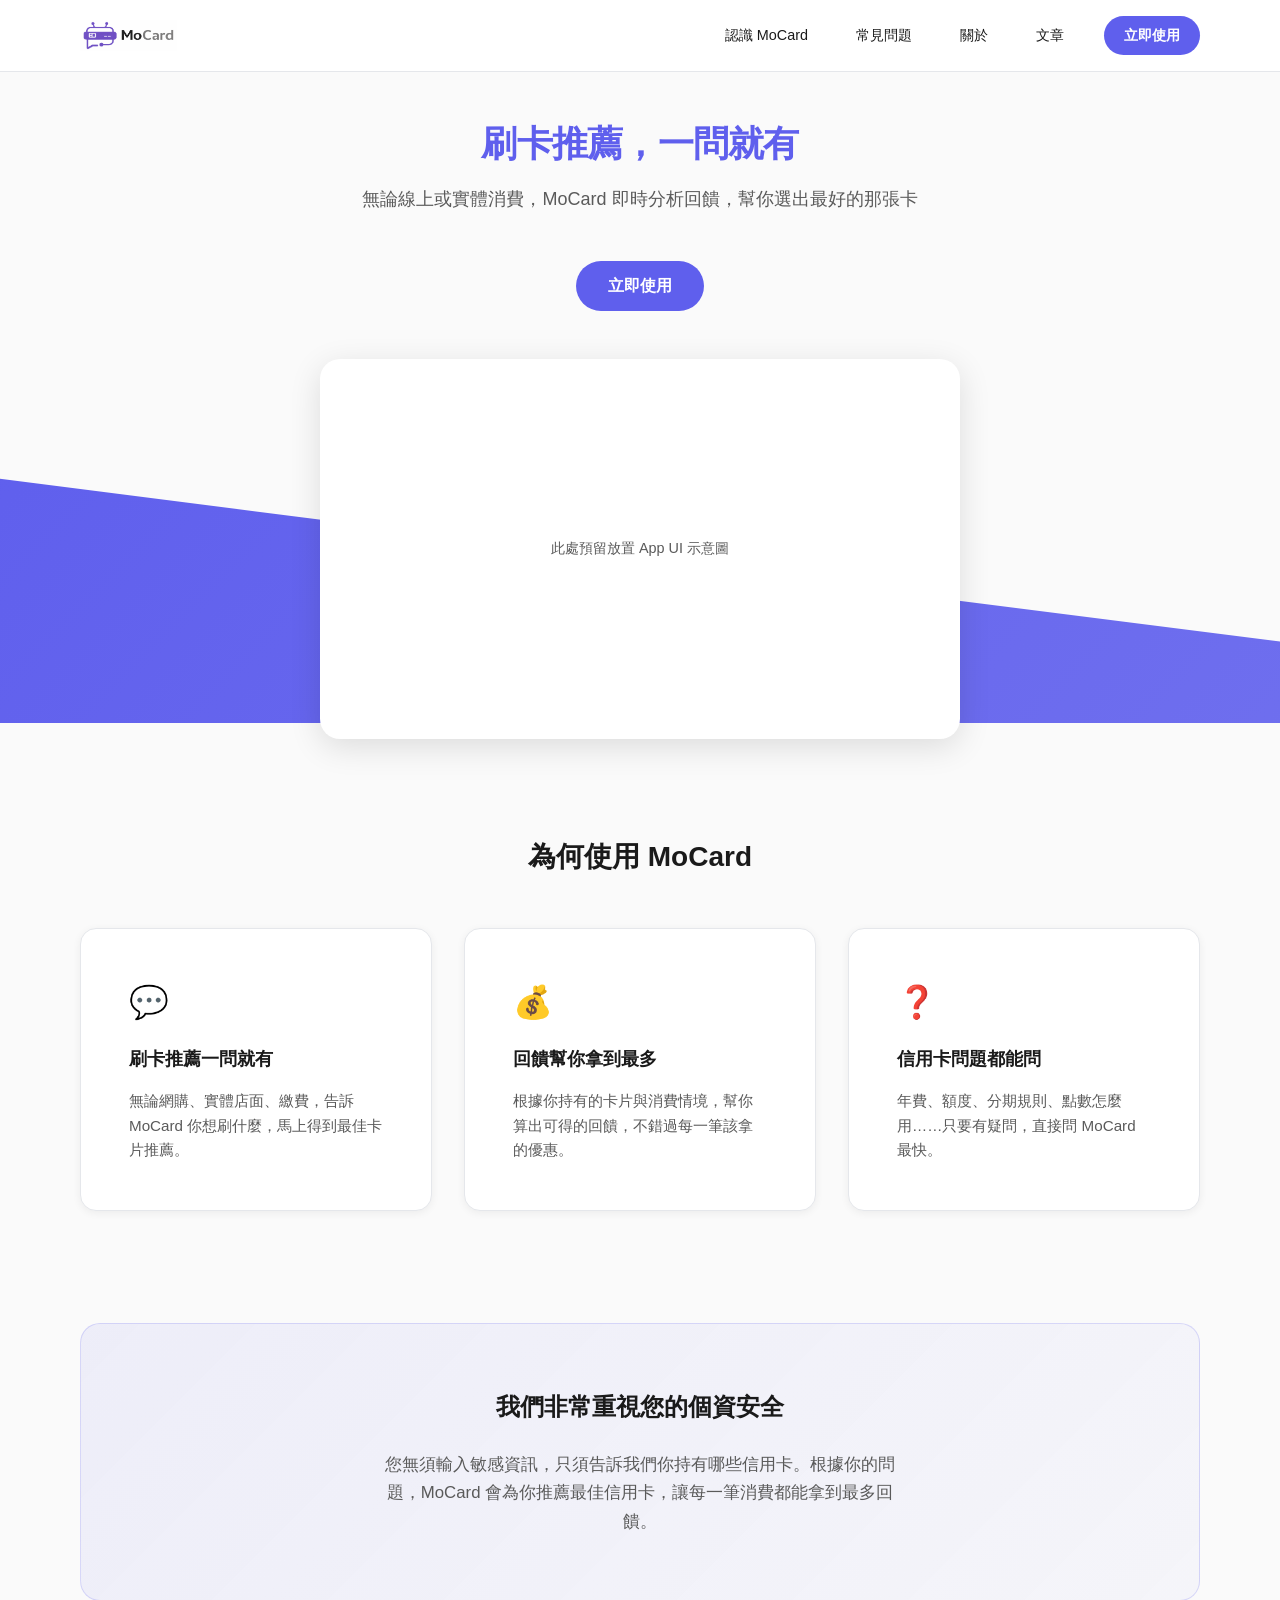
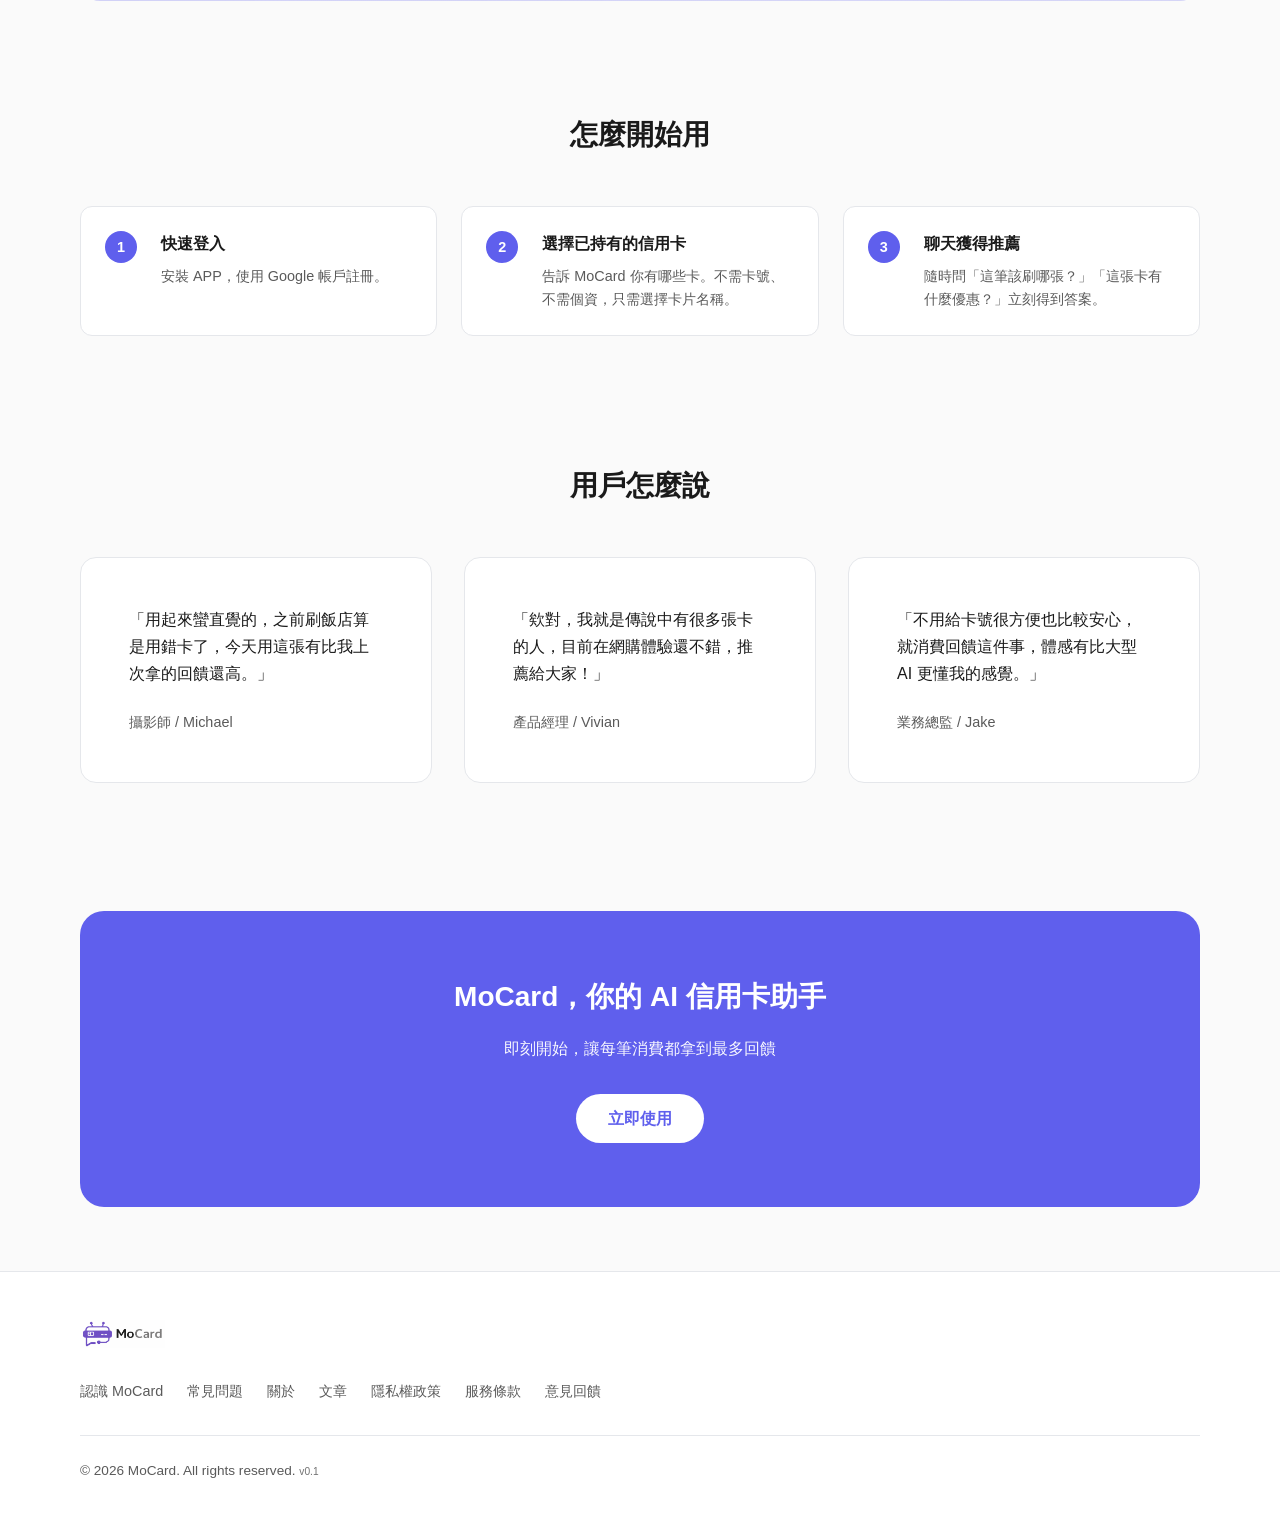
==== index.html @ decd2667 "v0.1" ====
<!DOCTYPE html>
<html lang="zh-TW">
<head>
  <meta charset="UTF-8">
  <meta name="viewport" content="width=device-width, initial-scale=1.0">
  <link rel="icon" href="images/favicon.png" type="image/png">
  <title>MoCard | 信用卡推薦工具｜AI 幫你找最划算刷卡、高利息數位帳戶、LINE Pay 神卡</title>
  <meta name="description" content="信用卡推薦工具，AI 一問就有答案。找高利息數位帳戶、LINE Pay 神卡、最划算刷卡方式，不需卡號不需個資，根據你持有的卡幫你推薦最佳回饋。">
  <meta name="keywords" content="信用卡工具, 信用卡推薦, 高利息數位帳戶, LINE Pay 神卡, 數位帳戶比較, 信用卡回饋, AI 信用卡">
  <meta property="og:title" content="MoCard | 信用卡推薦工具｜高利息數位帳戶、LINE Pay 神卡">
  <meta property="og:description" content="信用卡推薦工具，AI 一問就有答案。找高利息數位帳戶、LINE Pay 神卡，不需卡號不需個資。">
  <meta property="og:type" content="website">
  <script type="application/ld+json">
  {"@context":"https://schema.org","@type":"WebApplication","name":"MoCard","description":"信用卡推薦工具，AI 幫你找高利息數位帳戶、LINE Pay 神卡與最划算刷卡方式。","applicationCategory":"FinanceApplication","operatingSystem":"Web"}
  </script>
  <link rel="stylesheet" href="css/styles.css">
</head>
<body>
  <header class="site-header">
    <div class="header-inner">
      <a href="index.html" class="site-logo"><img src="images/logo.png" alt="MoCard"></a>
      <button class="nav-toggle" type="button" aria-label="開啟選單" aria-expanded="false">
        <svg xmlns="http://www.w3.org/2000/svg" width="24" height="24" viewBox="0 0 24 24" fill="none" stroke="currentColor" stroke-width="2">
          <line x1="3" y1="6" x2="21" y2="6"/>
          <line x1="3" y1="12" x2="21" y2="12"/>
          <line x1="3" y1="18" x2="21" y2="18"/>
        </svg>
      </button>
      <nav class="nav-menu">
        <ul>
          <li><a href="index.html">認識 MoCard</a></li>
          <li><a href="faq.html">常見問題</a></li>
          <li><a href="about.html">關於</a></li>
          <li><a href="blog.html">文章</a></li>
        </ul>
      </nav>
      <a href="#" class="header-cta">立即使用</a>
    </div>
  </header>

  <main>
    <div class="page-wrapper">
      <!-- Hero -->
      <section class="hero">
        <div class="hero-content">
          <h1>刷卡推薦，一問就有</h1>
          <p class="hero-sub">無論線上或實體消費，MoCard 即時分析回饋，幫你選出最好的那張卡</p>
          <a href="#" class="cta-button">立即使用</a>
        </div>
        <!-- 預留：App UI 示意圖區域 -->
        <div class="hero-card-placeholder">
          <p class="hero-card-hint">此處預留放置 App UI 示意圖</p>
        </div>
        <!-- 主色系三角形裝飾區塊 -->
        <div class="hero-decoration" aria-hidden="true"></div>
      </section>

      <!-- 為何使用 MoCard -->
      <section class="section why-mocard">
        <h2 class="section-title">為何使用 MoCard</h2>
        <div class="feature-list">
          <div class="feature-card">
            <div class="feature-icon">💬</div>
            <h3>刷卡推薦一問就有</h3>
            <p>無論網購、實體店面、繳費，告訴 MoCard 你想刷什麼，馬上得到最佳卡片推薦。</p>
          </div>
          <div class="feature-card">
            <div class="feature-icon">💰</div>
            <h3>回饋幫你拿到最多</h3>
            <p>根據你持有的卡片與消費情境，幫你算出可得的回饋，不錯過每一筆該拿的優惠。</p>
          </div>
          <div class="feature-card">
            <div class="feature-icon">❓</div>
            <h3>信用卡問題都能問</h3>
            <p>年費、額度、分期規則、點數怎麼用……只要有疑問，直接問 MoCard 最快。</p>
          </div>
        </div>
      </section>

      <!-- 強調區：個資安全 -->
      <section class="section highlight-section">
        <div class="highlight-card">
          <h2 class="highlight-title">我們非常重視您的個資安全</h2>
          <p class="highlight-desc">您無須輸入敏感資訊，只須告訴我們你持有哪些信用卡。根據你的問題，MoCard 會為你推薦最佳信用卡，讓每一筆消費都能拿到最多回饋。</p>
        </div>
      </section>

      <!-- 使用流程 -->
      <section class="section how-it-works">
        <h2 class="section-title">怎麼開始用</h2>
        <div class="steps">
          <div class="step">
            <span class="step-num">1</span>
            <div class="step-content">
              <h3>快速登入</h3>
              <p>安裝 APP，使用 Google 帳戶註冊。</p>
            </div>
          </div>
          <div class="step">
            <span class="step-num">2</span>
            <div class="step-content">
              <h3>選擇已持有的信用卡</h3>
              <p>告訴 MoCard 你有哪些卡。不需卡號、不需個資，只需選擇卡片名稱。</p>
            </div>
          </div>
          <div class="step">
            <span class="step-num">3</span>
            <div class="step-content">
              <h3>聊天獲得推薦</h3>
              <p>隨時問「這筆該刷哪張？」「這張卡有什麼優惠？」立刻得到答案。</p>
            </div>
          </div>
        </div>
      </section>

      <!-- 留言回饋 / 見證者 -->
      <section class="section testimonials">
        <h2 class="section-title">用戶怎麼說</h2>
        <div class="testimonial-list">
          <blockquote class="testimonial-card">
            <p class="testimonial-quote">「用起來蠻直覺的，之前刷飯店算是用錯卡了，今天用這張有比我上次拿的回饋還高。」</p>
            <footer class="testimonial-author">攝影師 / Michael</footer>
          </blockquote>
          <blockquote class="testimonial-card">
            <p class="testimonial-quote">「欸對，我就是傳說中有很多張卡的人，目前在網購體驗還不錯，推薦給大家！」</p>
            <footer class="testimonial-author">產品經理 / Vivian</footer>
          </blockquote>
          <blockquote class="testimonial-card">
            <p class="testimonial-quote">「不用給卡號很方便也比較安心，就消費回饋這件事，體感有比大型 AI 更懂我的感覺。」</p>
            <footer class="testimonial-author">業務總監 / Jake</footer>
          </blockquote>
        </div>
      </section>

      <!-- CTA 區 -->
      <section class="section cta-section">
        <div class="cta-block">
          <h2 class="cta-title">MoCard，你的 AI 信用卡助手</h2>
          <p class="cta-sub">即刻開始，讓每筆消費都拿到最多回饋</p>
          <a href="#" class="cta-button">立即使用</a>
        </div>
      </section>
    </div>
  </main>

  <footer class="site-footer">
    <div class="footer-inner">
      <div class="footer-brand"><a href="index.html"><img src="images/logo.png" alt="MoCard"></a></div>
      <nav class="footer-nav">
        <a href="index.html">認識 MoCard</a>
        <a href="faq.html">常見問題</a>
        <a href="about.html">關於</a>
        <a href="blog.html">文章</a>
        <a href="privacy.html">隱私權政策</a>
        <a href="terms.html">服務條款</a>
        <a href="feedback.html">意見回饋</a>
      </nav>
      <div class="footer-copy">
        © 2026 MoCard. All rights reserved. <span class="version">v0.1</span>
      </div>
    </div>
  </footer>

  <script src="js/main.js"></script>
</body>
</html>
---- css/styles.css ----
/* MoCard - Mobile-First Static Site */
/* ================================== */

:root {
  /* Colors - 簡潔、工具型 */
  --color-bg: #fafafa;
  --color-bg-card: #ffffff;
  --color-text: #1a1a1a;
  --color-text-muted: #5a5a5a;
  --color-accent: #5F5FED;
  --color-accent-hover: #4F4FDD;
  --color-border: #e5e7eb;
  --color-trust: #059669;
  
  /* Typography */
  --font-sans: -apple-system, BlinkMacSystemFont, "Segoe UI", "Noto Sans TC", "Microsoft JhengHei", sans-serif;
  
  /* Spacing */
  --space-xs: 0.5rem;
  --space-sm: 1rem;
  --space-md: 1.5rem;
  --space-lg: 2rem;
  --space-xl: 3rem;
  --space-2xl: 4rem;
  
  /* Layout */
  --max-width: 680px;
  --max-width-wide: 1200px;
  --header-height: 64px;
  --page-padding: 1.5rem;
}

*,
*::before,
*::after {
  box-sizing: border-box;
}

html {
  font-size: 16px;
  -webkit-text-size-adjust: 100%;
}

body {
  margin: 0;
  padding: 0;
  font-family: var(--font-sans);
  background: var(--color-bg);
  color: var(--color-text);
  line-height: 1.6;
  min-height: 100vh;
  display: flex;
  flex-direction: column;
}

/* ===== Layout ===== */
.page-wrapper {
  flex: 1;
  width: 100%;
  max-width: var(--max-width);
  margin: 0 auto;
  padding: 0 var(--page-padding);
}

.main-content {
  padding-top: var(--space-lg);
  padding-bottom: var(--space-2xl);
}

/* ===== Header ===== */
.site-header {
  position: sticky;
  top: 0;
  z-index: 100;
  background: var(--color-bg-card);
  border-bottom: 1px solid var(--color-border);
  height: var(--header-height);
}

.header-inner {
  max-width: var(--max-width-wide);
  margin: 0 auto;
  height: 100%;
  padding: 0 var(--page-padding);
  display: flex;
  align-items: center;
  gap: var(--space-md);
  width: 100%;
  position: relative;
}

/* Mobile: left=menu, center=logo(絕對置中), right=cta */
.nav-toggle {
  order: 1;
  flex-shrink: 0;
}

.site-logo {
  display: flex;
  align-items: center;
  justify-content: center;
  text-decoration: none;
  order: 2;
  flex: 1;
}

/* 手機版：Logo 絕對置於 header 正中央，CTA 靠右 */
@media (max-width: 767px) {
  .site-logo {
    position: absolute;
    left: 50%;
    transform: translateX(-50%);
    flex: none;
  }

  .header-cta {
    margin-left: auto;
  }
}

.site-logo img {
  height: 32px;
  width: auto;
  display: block;
  object-fit: contain;
}

.nav-menu {
  order: 3;
}

.header-cta {
  order: 4;
  flex-shrink: 0;
}

/* Nav - Mobile */
.nav-toggle {
  display: flex;
  align-items: center;
  justify-content: center;
  width: 40px;
  height: 40px;
  background: none;
  border: none;
  cursor: pointer;
  padding: 0;
  color: var(--color-text);
}

.nav-toggle svg {
  width: 24px;
  height: 24px;
}

/* Header CTA Button - 膠囊型 */
.header-cta {
  display: inline-flex;
  align-items: center;
  justify-content: center;
  padding: 0.5rem 1.25rem;
  background: var(--color-accent);
  color: white !important;
  text-decoration: none;
  font-weight: 600;
  font-size: 0.9rem;
  border-radius: 9999px;
  white-space: nowrap;
  transition: background 0.2s;
}

.header-cta:hover {
  background: var(--color-accent-hover);
}

.nav-menu {
  position: fixed;
  top: var(--header-height);
  left: 0;
  right: 0;
  bottom: 0;
  background: var(--color-bg-card);
  padding: var(--space-lg);
  transform: translateX(100%);
  transition: transform 0.3s ease;
  overflow-y: auto;
  z-index: 99;
}

.nav-menu.is-open {
  transform: translateX(0);
}

.nav-menu ul {
  list-style: none;
  padding: 0;
  margin: 0;
}

.nav-menu li {
  border-bottom: 1px solid var(--color-border);
}

.nav-menu a {
  display: block;
  padding: var(--space-md);
  color: var(--color-text);
  text-decoration: none;
  font-size: 1rem;
}

.nav-menu a:hover {
  color: var(--color-accent);
}

/* ===== Hero ===== */
.hero {
  position: relative;
  padding: var(--space-xl) 0 var(--space-2xl);
  text-align: center;
  overflow: visible;
}

.hero-content {
  position: relative;
  z-index: 2;
  margin-bottom: var(--space-xl);
}

.hero h1 {
  font-size: 1.75rem;
  font-weight: 700;
  line-height: 1.35;
  margin: 0 0 var(--space-sm);
  letter-spacing: -0.02em;
  color: var(--color-accent);
}

.hero .hero-sub {
  font-size: 1rem;
  color: var(--color-text-muted);
  margin: 0 0 var(--space-lg);
  max-width: 480px;
  margin-left: auto;
  margin-right: auto;
  line-height: 1.6;
}

.hero .hero-content .cta-button {
  margin-top: var(--space-sm);
}

/* Hero 卡片區域：預留放 App UI 示意圖，略微疊在紫色區塊上 */
.hero-card-placeholder {
  position: relative;
  z-index: 3;
  max-width: 560px;
  margin: 0 auto -4rem;
  min-height: 320px;
  background: var(--color-bg-card);
  border-radius: 20px;
  box-shadow: 0 8px 32px rgba(0, 0, 0, 0.12);
  display: flex;
  align-items: center;
  justify-content: center;
  overflow: hidden;
}

.hero-card-hint {
  font-size: 0.9rem;
  color: var(--color-text-muted);
  margin: 0;
}

/* Hero 下半部主色系三角形／波浪區塊 - 左右貼齊瀏覽器邊緣無 padding */
.hero-decoration {
  position: absolute;
  bottom: 0;
  left: 50%;
  transform: translateX(-50%);
  width: 100vw;
  height: 45%;
  min-height: 200px;
  background: linear-gradient(135deg, var(--color-accent) 0%, rgba(95, 95, 237, 0.9) 100%);
  clip-path: polygon(0 55%, 0 100%, 100% 100%, 100% 80%, 0 35%);
  z-index: 1;
}

/* 手機版：縮小卡片、加大三角區塊，避免卡片遮住三角 */
@media (max-width: 767px) {
  .hero-card-placeholder {
    min-height: 240px;
    margin-bottom: -2rem;
  }

  .hero-decoration {
    height: 55%;
    min-height: 220px;
    /* 三角區塊提高，讓卡片下方能露出更多紫色 */
    clip-path: polygon(0 45%, 0 100%, 100% 100%, 100% 70%, 0 30%);
  }
}

/* 桌機版：三角形區塊更明顯、卡片更大 */
@media (min-width: 768px) {
  .hero-card-placeholder {
    max-width: 640px;
    min-height: 380px;
    margin-bottom: -5rem;
  }

  .hero-decoration {
    height: 50%;
    min-height: 280px;
    clip-path: polygon(0 40%, 0 100%, 100% 100%, 100% 75%, 0 25%);
  }
}

/* Hero 下方區塊多留空間（因卡片有負 margin） */
.hero + .section {
  padding-top: calc(var(--space-2xl) + 3rem);
}

/* 全站 CTA 按鈕 - 膠囊型 */
.cta-button {
  display: inline-block;
  padding: 0.75rem 2rem;
  background: var(--color-accent);
  color: white !important;
  text-decoration: none;
  font-weight: 600;
  border-radius: 9999px;
  font-size: 1rem;
  border: none;
  cursor: pointer;
  transition: background 0.2s;
}

.cta-button:hover {
  background: var(--color-accent-hover);
}

/* ===== Section 通用 ===== */
.section {
  padding: var(--space-2xl) 0;
}

.section-title {
  font-size: 1.5rem;
  font-weight: 700;
  margin: 0 0 var(--space-xl);
  text-align: center;
}

/* ===== Feature Cards ===== */
.feature-list {
  display: flex;
  flex-direction: column;
  gap: var(--space-lg);
}

.feature-card {
  background: var(--color-bg-card);
  border: 1px solid var(--color-border);
  border-radius: 16px;
  padding: var(--space-xl);
  box-shadow: 0 2px 8px rgba(0, 0, 0, 0.06);
}

.feature-icon {
  font-size: 2rem;
  margin-bottom: var(--space-sm);
}

.feature-card h3 {
  font-size: 1.15rem;
  font-weight: 600;
  margin: 0 0 var(--space-sm);
}

.feature-card p {
  font-size: 0.95rem;
  color: var(--color-text-muted);
  margin: 0;
  line-height: 1.6;
}

/* ===== 強調區：個資安全 ===== */
.highlight-section {
  padding: var(--space-xl) 0;
}

.highlight-card {
  background: linear-gradient(135deg, rgba(95, 95, 237, 0.08) 0%, rgba(95, 95, 237, 0.03) 100%);
  border: 1px solid rgba(95, 95, 237, 0.2);
  border-radius: 20px;
  padding: var(--space-2xl);
  text-align: center;
}

.highlight-title {
  font-size: 1.35rem;
  font-weight: 700;
  margin: 0 0 var(--space-md);
  color: var(--color-text);
}

.highlight-desc {
  font-size: 1.05rem;
  color: var(--color-text-muted);
  line-height: 1.7;
  margin: 0;
  max-width: 520px;
  margin-left: auto;
  margin-right: auto;
}

/* ===== 留言回饋 ===== */
.testimonial-list {
  display: flex;
  flex-direction: column;
  gap: var(--space-lg);
}

.testimonial-card {
  background: var(--color-bg-card);
  border: 1px solid var(--color-border);
  border-radius: 16px;
  padding: var(--space-xl);
  margin: 0;
}

.testimonial-quote {
  font-size: 1rem;
  line-height: 1.7;
  color: var(--color-text);
  margin: 0 0 var(--space-md);
}

.testimonial-author {
  font-size: 0.9rem;
  color: var(--color-text-muted);
}

/* ===== CTA 區 ===== */
.cta-section {
  padding: var(--space-2xl) 0;
}

.cta-block {
  background: var(--color-accent);
  border-radius: 24px;
  padding: var(--space-2xl);
  text-align: center;
  color: white;
}

.cta-title {
  font-size: 1.5rem;
  font-weight: 700;
  margin: 0 0 var(--space-sm);
}

.cta-sub {
  font-size: 1rem;
  opacity: 0.95;
  margin: 0 0 var(--space-lg);
}

.cta-block .cta-button {
  background: white;
  color: var(--color-accent) !important;
}

.cta-block .cta-button:hover {
  background: rgba(255, 255, 255, 0.9);
}

/* ===== How it Works ===== */
.steps {
  display: flex;
  flex-direction: column;
  gap: var(--space-md);
}

.step {
  display: flex;
  gap: var(--space-md);
  align-items: flex-start;
  background: var(--color-bg-card);
  border: 1px solid var(--color-border);
  border-radius: 12px;
  padding: var(--space-md);
}

.step-num {
  flex-shrink: 0;
  width: 32px;
  height: 32px;
  background: var(--color-accent);
  color: white;
  border-radius: 50%;
  display: flex;
  align-items: center;
  justify-content: center;
  font-weight: 700;
  font-size: 0.9rem;
}

.step-content h3 {
  font-size: 1rem;
  font-weight: 600;
  margin: 0 0 var(--space-xs);
}

.step-content p {
  font-size: 0.9rem;
  color: var(--color-text-muted);
  margin: 0;
}

/* Trust list (used in other pages if needed) */
.trust-list {
  list-style: none;
  padding: 0;
  margin: 0;
}

.trust-list li {
  display: flex;
  align-items: flex-start;
  gap: var(--space-sm);
  padding: var(--space-sm) 0;
  border-bottom: 1px solid var(--color-border);
  font-size: 0.95rem;
}

.trust-list li:last-child {
  border-bottom: none;
}

.trust-list .icon {
  flex-shrink: 0;
  color: var(--color-trust);
  font-size: 1.2rem;
}

/* ===== Page Titles ===== */
.page-title {
  font-size: 1.5rem;
  font-weight: 700;
  margin: 0 0 var(--space-md);
}

.page-intro {
  color: var(--color-text-muted);
  font-size: 1rem;
  margin-bottom: var(--space-lg);
}

/* ===== FAQ Accordion ===== */
.faq-list {
  display: flex;
  flex-direction: column;
  gap: var(--space-xs);
}

.faq-item {
  background: var(--color-bg-card);
  border: 1px solid var(--color-border);
  border-radius: 8px;
  overflow: hidden;
}

.faq-question {
  width: 100%;
  padding: var(--space-md);
  text-align: left;
  font-size: 1rem;
  font-weight: 500;
  color: var(--color-text);
  background: none;
  border: none;
  cursor: pointer;
  display: flex;
  justify-content: space-between;
  align-items: center;
  gap: var(--space-sm);
  font-family: inherit;
}

.faq-question:hover {
  background: var(--color-bg);
}

.faq-question .icon {
  flex-shrink: 0;
  transition: transform 0.2s;
}

.faq-item.is-open .faq-question .icon {
  transform: rotate(180deg);
}

.faq-answer {
  display: none;
  padding: 0 var(--space-md) var(--space-md);
}

.faq-item.is-open .faq-answer {
  display: block;
}

.faq-answer p {
  margin: 0;
  font-size: 0.95rem;
  color: var(--color-text-muted);
  line-height: 1.6;
}

/* ===== About Page ===== */
.about-content {
  font-size: 1rem;
  line-height: 1.8;
}

.about-content h2 {
  font-size: 1.2rem;
  font-weight: 600;
  margin: var(--space-lg) 0 var(--space-sm);
}

.about-content h2:first-child {
  margin-top: 0;
}

.about-content p {
  margin: 0 0 var(--space-md);
  color: var(--color-text);
}

/* ===== Blog ===== */
.blog-list {
  display: flex;
  flex-direction: column;
  gap: var(--space-md);
}

.blog-card {
  display: block;
  background: var(--color-bg-card);
  border: 1px solid var(--color-border);
  border-radius: 12px;
  padding: var(--space-lg);
  text-decoration: none;
  color: inherit;
  transition: border-color 0.2s, box-shadow 0.2s;
}

.blog-card:hover {
  border-color: var(--color-accent);
  box-shadow: 0 4px 12px rgba(95, 95, 237, 0.15);
}

.blog-card h3 {
  font-size: 1.1rem;
  font-weight: 600;
  margin: 0 0 var(--space-xs);
}

.blog-card .meta {
  font-size: 0.85rem;
  color: var(--color-text-muted);
  margin-bottom: var(--space-sm);
}

.blog-card .excerpt {
  font-size: 0.95rem;
  color: var(--color-text-muted);
  margin: 0;
  line-height: 1.5;
}

/* ===== Blog Post ===== */
.article-header {
  margin-bottom: var(--space-lg);
}

.article-header h1 {
  font-size: 1.5rem;
  font-weight: 700;
  margin: 0 0 var(--space-sm);
  line-height: 1.4;
}

.article-header .date {
  font-size: 0.9rem;
  color: var(--color-text-muted);
}

.article-body {
  font-size: 1rem;
  line-height: 1.8;
  max-width: 42em;
}

.article-body h2 {
  font-size: 1.2rem;
  font-weight: 600;
  margin: var(--space-lg) 0 var(--space-sm);
}

.article-body h3 {
  font-size: 1.05rem;
  font-weight: 600;
  margin: var(--space-md) 0 var(--space-xs);
}

.article-body p {
  margin: 0 0 var(--space-md);
}

.article-body ul, .article-body ol {
  margin: 0 0 var(--space-md);
  padding-left: 1.5em;
}

.article-body li {
  margin-bottom: 0.25em;
}

.article-body h1 {
  font-size: 1.35rem;
  font-weight: 700;
  margin: var(--space-lg) 0 var(--space-sm);
}

.article-body h1:first-child {
  margin-top: 0;
}

.article-body blockquote {
  margin: var(--space-md) 0;
  padding-left: var(--space-md);
  border-left: 4px solid var(--color-accent);
  color: var(--color-text-muted);
}

.article-body code {
  background: var(--color-border);
  padding: 0.2em 0.4em;
  border-radius: 4px;
  font-size: 0.9em;
}

.article-body pre {
  background: var(--color-border);
  padding: var(--space-md);
  border-radius: 8px;
  overflow-x: auto;
  margin: var(--space-md) 0;
}

.article-body pre code {
  background: none;
  padding: 0;
}

.article-body hr {
  border: none;
  border-top: 1px solid var(--color-border);
  margin: var(--space-lg) 0;
}

/* ===== 文章結尾 CTA 區 ===== */
.article-cta-block {
  margin-top: var(--space-2xl);
  margin-bottom: var(--space-xl);
  background: linear-gradient(135deg, var(--color-accent) 0%, rgba(95, 95, 237, 0.9) 100%);
  border-radius: 24px;
  padding: var(--space-2xl) var(--space-xl);
  text-align: center;
  color: white;
}

.article-cta-text {
  font-size: 1.35rem;
  font-weight: 700;
  margin: 0 0 var(--space-sm);
  line-height: 1.4;
}

.article-cta-sub {
  font-size: 1.1rem;
  opacity: 0.95;
  margin: 0 0 var(--space-lg);
  line-height: 1.5;
}

.article-cta-block .article-cta-btn {
  background: white;
  color: var(--color-accent) !important;
  padding: 0.9rem 2.5rem;
  font-size: 1.05rem;
}

.article-cta-block .article-cta-btn:hover {
  background: rgba(255, 255, 255, 0.95);
}

@media (min-width: 768px) {
  .article-cta-block {
    padding: var(--space-2xl) var(--space-xl);
    margin-top: var(--space-2xl);
  }

  .article-cta-text {
    font-size: 1.5rem;
  }

  .article-cta-sub {
    font-size: 1.2rem;
  }
}

/* ===== Legal Pages ===== */
.legal-content {
  font-size: 1rem;
  line-height: 1.8;
}

.legal-content h2 {
  font-size: 1.15rem;
  font-weight: 600;
  margin: var(--space-lg) 0 var(--space-sm);
}

.legal-content h2:first-child {
  margin-top: 0;
}

.legal-content p {
  margin: 0 0 var(--space-md);
}

.legal-content ul {
  margin: 0 0 var(--space-md);
  padding-left: 1.5em;
}

.legal-content li {
  margin-bottom: 0.25em;
}

/* ===== Feedback Page ===== */
.feedback-intro {
  margin-bottom: var(--space-lg);
  color: var(--color-text-muted);
  font-size: 0.95rem;
}

.feedback-embed {
  width: 100%;
  min-height: 600px;
  border: 1px solid var(--color-border);
  border-radius: 8px;
  overflow: hidden;
}

.feedback-embed iframe {
  width: 100%;
  height: 100%;
  min-height: 600px;
  border: none;
}

/* ===== Footer ===== */
.site-footer {
  background: var(--color-bg-card);
  border-top: 1px solid var(--color-border);
  padding: var(--space-xl) 0;
  margin-top: auto;
}

.footer-inner {
  max-width: var(--max-width-wide);
  margin: 0 auto;
  padding: 0 var(--page-padding);
}

.footer-brand {
  margin-bottom: var(--space-md);
}

.footer-brand a {
  display: inline-block;
  line-height: 0;
}

.footer-brand img {
  height: 28px;
  width: auto;
  display: block;
  object-fit: contain;
}

.footer-nav {
  display: flex;
  flex-direction: column;
  gap: var(--space-xs);
}

.footer-nav a {
  color: var(--color-text-muted);
  text-decoration: none;
  font-size: 0.9rem;
}

.footer-nav a:hover {
  color: var(--color-accent);
}

.footer-copy {
  margin-top: var(--space-lg);
  padding-top: var(--space-md);
  border-top: 1px solid var(--color-border);
  font-size: 0.85rem;
  color: var(--color-text-muted);
}

.footer-copy .version {
  font-size: 0.75em;
  opacity: 0.85;
}

/* ===== Desktop (min-width: 768px) ===== */
@media (min-width: 768px) {
  :root {
    --page-padding: 2rem;
  }

  /* Align with header: logo left, cta right */
  .page-wrapper {
    max-width: var(--max-width-wide);
  }

  .site-logo {
    position: static;
    transform: none;
    flex: none;
  }

  .site-header {
    height: 72px;
  }

  .nav-toggle {
    display: none;
  }

  /* Desktop: logo left, nav + cta right */
  .site-logo {
    order: 1;
    flex: none;
    justify-content: flex-start;
  }

  .nav-menu {
    order: 2;
    position: static;
    transform: none;
    padding: 0;
    background: transparent;
    overflow: visible;
    margin-left: auto;
  }

  .header-cta {
    order: 3;
    margin-left: 0;
  }

  .nav-menu ul {
    display: flex;
    align-items: center;
    gap: var(--space-sm);
  }

  .nav-menu li {
    border-bottom: none;
  }

  .nav-menu a {
    padding: var(--space-xs) var(--space-sm);
    font-size: 0.9rem;
  }

  .header-cta {
    flex-shrink: 0;
  }

  .hero h1 {
    font-size: 2.25rem;
  }

  .hero .hero-sub {
    font-size: 1.125rem;
    max-width: 640px;
  }

  .section-title {
    font-size: 1.75rem;
  }

  .feature-list {
    display: grid;
    grid-template-columns: repeat(3, 1fr);
    gap: var(--space-lg);
  }

  .highlight-card {
    padding: var(--space-2xl) var(--space-xl);
  }

  .highlight-title {
    font-size: 1.5rem;
  }

  .steps {
    display: grid;
    grid-template-columns: repeat(3, 1fr);
    gap: var(--space-md);
  }

  .testimonial-list {
    display: grid;
    grid-template-columns: repeat(3, 1fr);
    gap: var(--space-lg);
  }

  .cta-block {
    padding: var(--space-2xl) var(--space-xl);
  }

  .cta-title {
    font-size: 1.75rem;
  }

  .trust-list {
    display: grid;
    grid-template-columns: repeat(3, 1fr);
    gap: var(--space-md);
  }

  .trust-list li {
    border-bottom: none;
    flex-direction: column;
    align-items: center;
    text-align: center;
  }

  .footer-nav {
    flex-direction: row;
    flex-wrap: wrap;
    gap: var(--space-md);
  }
}

/* ===== Wide Desktop (min-width: 1024px) ===== */
@media (min-width: 1024px) {
  :root {
    --page-padding: 2.5rem;
  }
}

/* ===== App CTA 彈窗（電腦/平板顯示 QR Code） ===== */
.app-cta-modal {
  position: fixed;
  inset: 0;
  z-index: 1000;
  display: flex;
  align-items: center;
  justify-content: center;
  padding: var(--space-md);
  opacity: 0;
  visibility: hidden;
  transition: opacity 0.2s, visibility 0.2s;
}

.app-cta-modal.is-open {
  opacity: 1;
  visibility: visible;
}

.app-cta-modal-backdrop {
  position: absolute;
  inset: 0;
  background: rgba(0, 0, 0, 0.5);
}

.app-cta-modal-content {
  position: relative;
  background: var(--color-bg-card);
  border-radius: 20px;
  padding: var(--space-xl);
  max-width: 360px;
  width: 100%;
  box-shadow: 0 20px 60px rgba(0, 0, 0, 0.25);
}

.app-cta-modal-close {
  position: absolute;
  top: var(--space-sm);
  right: var(--space-sm);
  width: 36px;
  height: 36px;
  border: none;
  background: transparent;
  font-size: 1.5rem;
  line-height: 1;
  color: var(--color-text-muted);
  cursor: pointer;
  border-radius: 50%;
  display: flex;
  align-items: center;
  justify-content: center;
}

.app-cta-modal-close:hover {
  background: var(--color-border);
  color: var(--color-text);
}

.app-cta-modal-content h2 {
  font-size: 1.25rem;
  margin: 0 0 var(--space-sm);
  color: var(--color-text);
}

.app-cta-modal-text {
  font-size: 0.95rem;
  color: var(--color-text-muted);
  margin: 0 0 var(--space-lg);
  line-height: 1.5;
}

.app-cta-qr-placeholder {
  min-height: 200px;
  padding: var(--space-sm);
  background: var(--color-bg);
  border: 2px dashed var(--color-border);
  border-radius: 12px;
  display: flex;
  align-items: center;
  justify-content: center;
  margin-bottom: 0;
}

.app-cta-qr-placeholder img {
  max-width: 220px;
  max-height: 220px;
  width: 100%;
  height: auto;
}

.app-cta-qr-placeholder:has(img) .app-cta-qr-hint {
  display: none;
}

.app-cta-qr-hint {
  font-size: 0.85rem;
  color: var(--color-text-muted);
  text-align: center;
  margin: 0 var(--space-sm);
  line-height: 1.5;
}
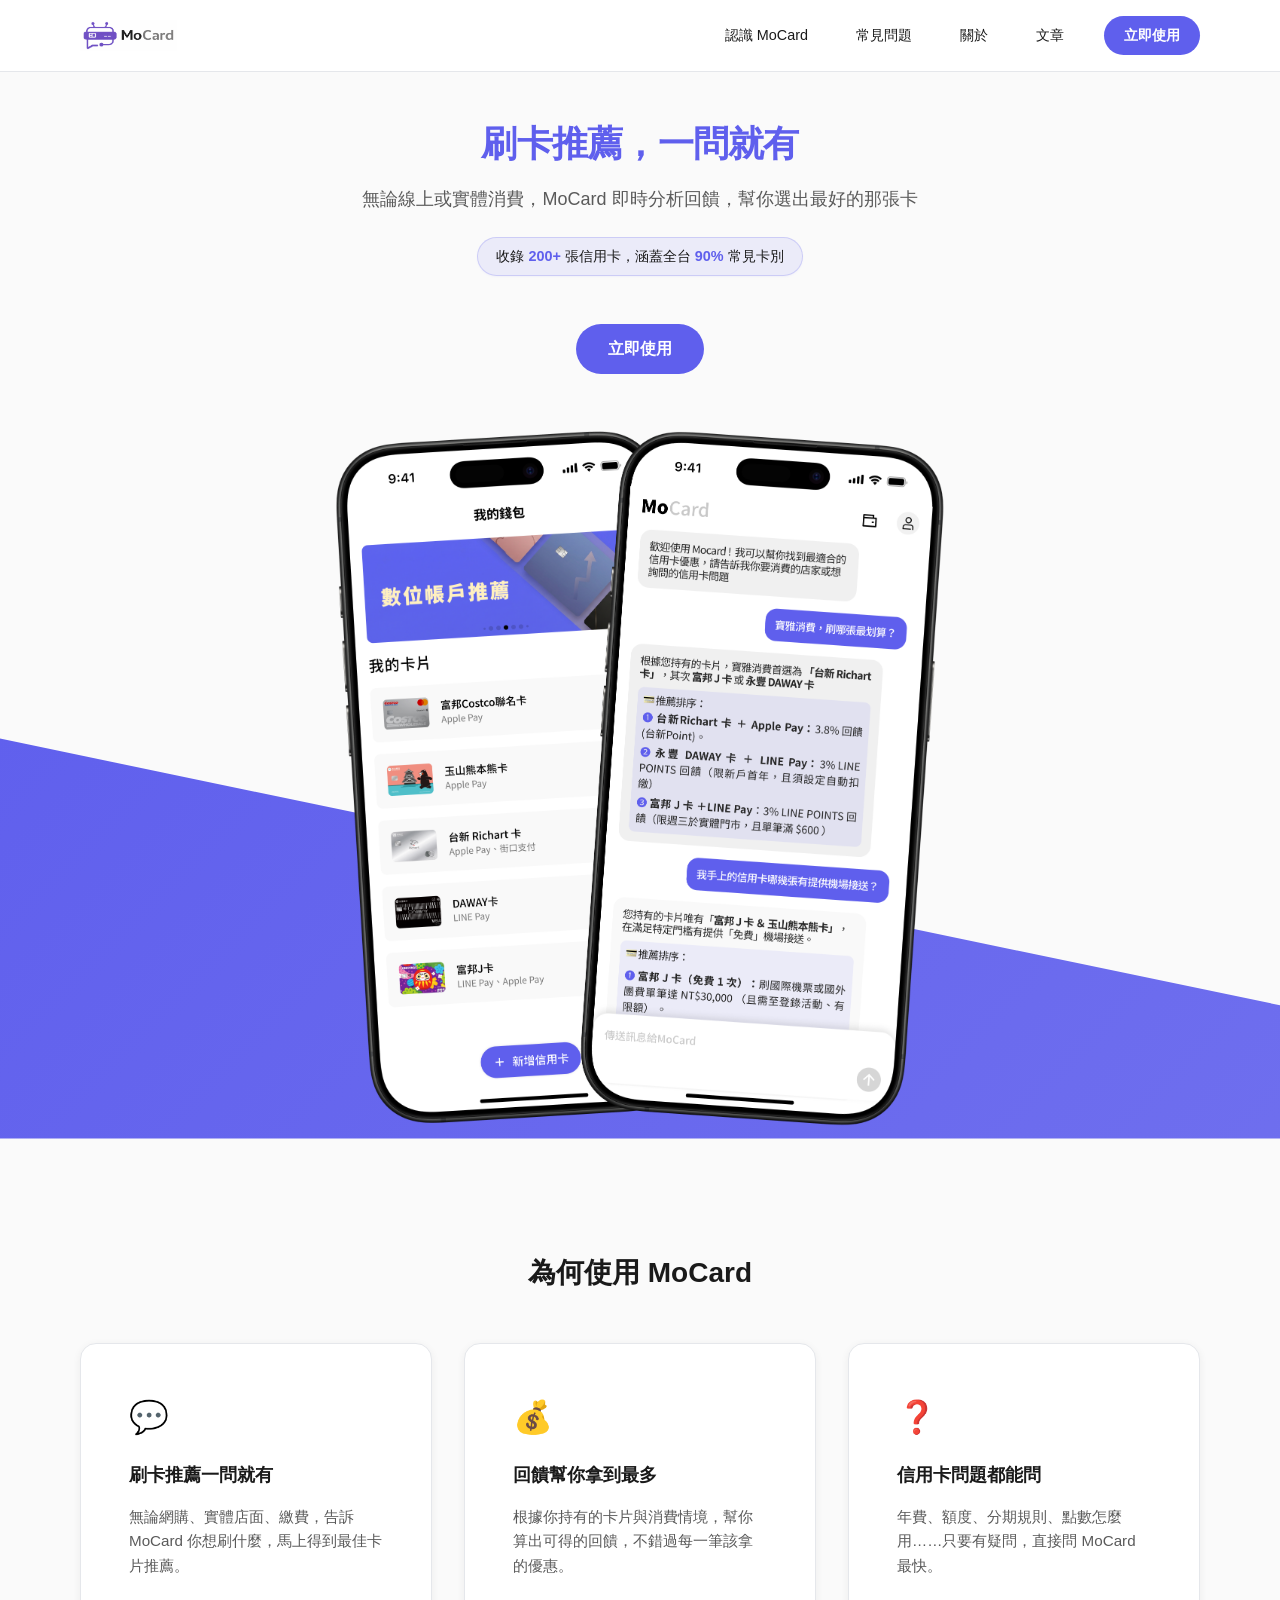
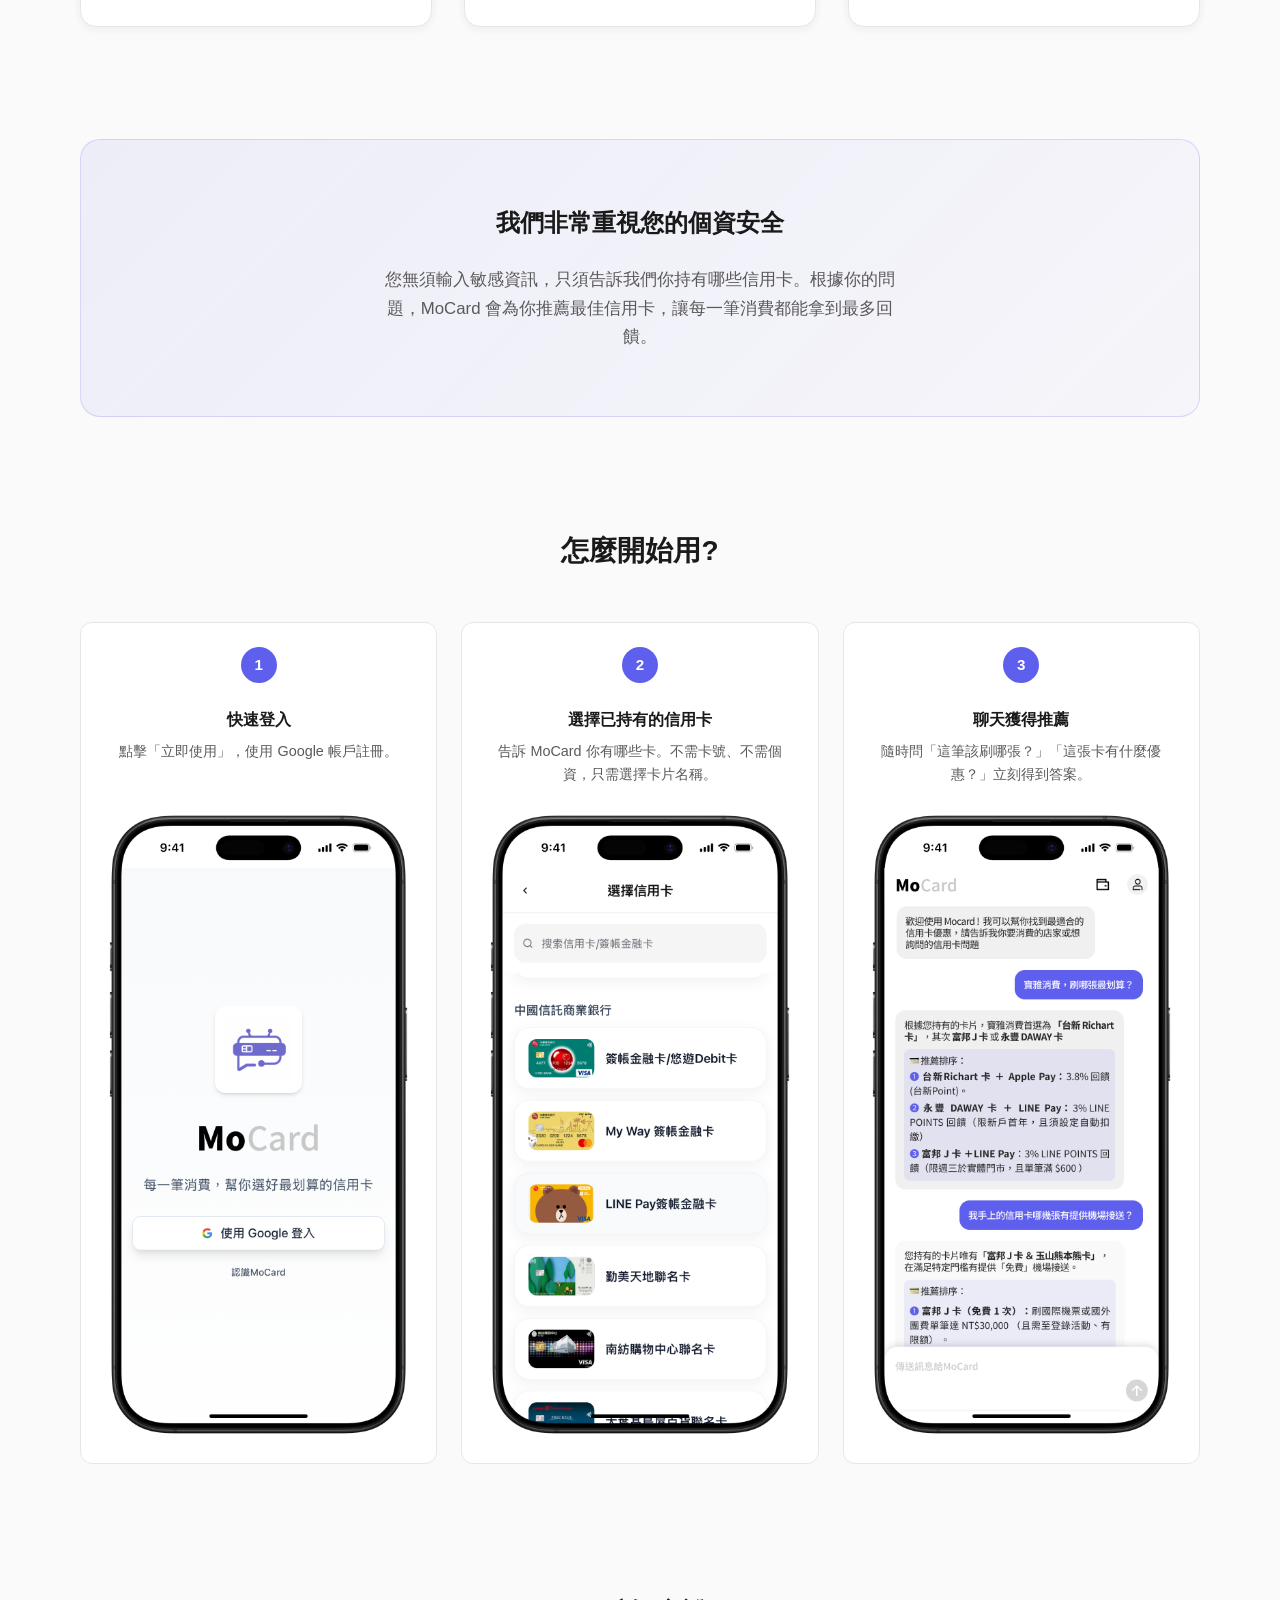
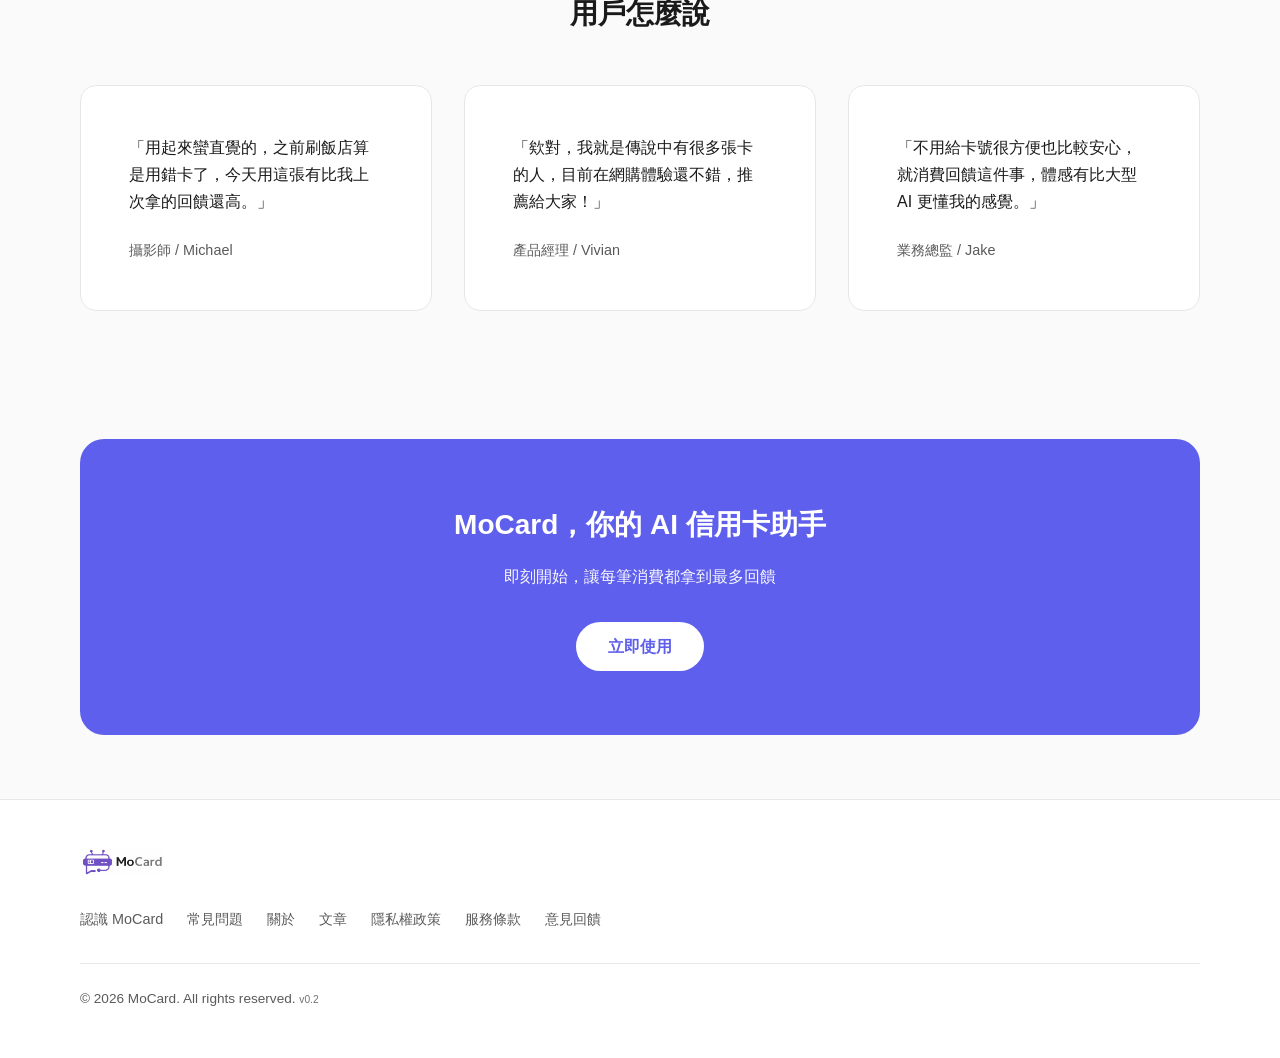
==== commit 9b4aa4ee: "v0,2" ====
--- a/index.html
+++ b/index.html
@@ -20,11 +20,19 @@
     <div class="header-inner">
       <a href="index.html" class="site-logo"><img src="images/logo.png" alt="MoCard"></a>
       <button class="nav-toggle" type="button" aria-label="開啟選單" aria-expanded="false">
-        <svg xmlns="http://www.w3.org/2000/svg" width="24" height="24" viewBox="0 0 24 24" fill="none" stroke="currentColor" stroke-width="2">
-          <line x1="3" y1="6" x2="21" y2="6"/>
-          <line x1="3" y1="12" x2="21" y2="12"/>
-          <line x1="3" y1="18" x2="21" y2="18"/>
-        </svg>
+        <span class="nav-toggle-icon nav-toggle-icon--menu" aria-hidden="true">
+          <svg xmlns="http://www.w3.org/2000/svg" width="24" height="24" viewBox="0 0 24 24" fill="none" stroke="currentColor" stroke-width="2">
+            <line x1="3" y1="6" x2="21" y2="6"/>
+            <line x1="3" y1="12" x2="21" y2="12"/>
+            <line x1="3" y1="18" x2="21" y2="18"/>
+          </svg>
+        </span>
+        <span class="nav-toggle-icon nav-toggle-icon--close" aria-hidden="true">
+          <svg xmlns="http://www.w3.org/2000/svg" width="24" height="24" viewBox="0 0 24 24" fill="none" stroke="currentColor" stroke-width="2" stroke-linecap="round">
+            <line x1="18" y1="6" x2="6" y2="18"/>
+            <line x1="6" y1="6" x2="18" y2="18"/>
+          </svg>
+        </span>
       </button>
       <nav class="nav-menu">
         <ul>
@@ -45,11 +53,13 @@
         <div class="hero-content">
           <h1>刷卡推薦，一問就有</h1>
           <p class="hero-sub">無論線上或實體消費，MoCard 即時分析回饋，幫你選出最好的那張卡</p>
+          <p class="hero-highlight">
+            <span class="hero-tag">收錄 <strong>200+</strong> 張信用卡，涵蓋全台 <strong>90%</strong> 常見卡別</span>
+          </p>
           <a href="#" class="cta-button">立即使用</a>
         </div>
-        <!-- 預留：App UI 示意圖區域 -->
         <div class="hero-card-placeholder">
-          <p class="hero-card-hint">此處預留放置 App UI 示意圖</p>
+          <img src="images/banner.png" alt="MoCard App 使用情境示意" class="hero-banner-img">
         </div>
         <!-- 主色系三角形裝飾區塊 -->
         <div class="hero-decoration" aria-hidden="true"></div>
@@ -87,27 +97,36 @@
 
       <!-- 使用流程 -->
       <section class="section how-it-works">
-        <h2 class="section-title">怎麼開始用</h2>
+        <h2 class="section-title">怎麼開始用?</h2>
         <div class="steps">
           <div class="step">
-            <span class="step-num">1</span>
+            <div class="step-num-row">
+              <span class="step-num">1</span>
+            </div>
             <div class="step-content">
               <h3>快速登入</h3>
-              <p>安裝 APP，使用 Google 帳戶註冊。</p>
+              <p>點擊「立即使用」，使用 Google 帳戶註冊。</p>
+              <img src="images/s01.png" alt="快速登入步驟示意" class="step-illustration" loading="lazy">
             </div>
           </div>
           <div class="step">
-            <span class="step-num">2</span>
+            <div class="step-num-row">
+              <span class="step-num">2</span>
+            </div>
             <div class="step-content">
               <h3>選擇已持有的信用卡</h3>
               <p>告訴 MoCard 你有哪些卡。不需卡號、不需個資，只需選擇卡片名稱。</p>
+              <img src="images/s02.png" alt="選擇信用卡步驟示意" class="step-illustration" loading="lazy">
             </div>
           </div>
           <div class="step">
-            <span class="step-num">3</span>
+            <div class="step-num-row">
+              <span class="step-num">3</span>
+            </div>
             <div class="step-content">
               <h3>聊天獲得推薦</h3>
               <p>隨時問「這筆該刷哪張？」「這張卡有什麼優惠？」立刻得到答案。</p>
+              <img src="images/s03.png" alt="聊天獲得推薦步驟示意" class="step-illustration" loading="lazy">
             </div>
           </div>
         </div>
@@ -156,7 +175,7 @@
         <a href="feedback.html">意見回饋</a>
       </nav>
       <div class="footer-copy">
-        © 2026 MoCard. All rights reserved. <span class="version">v0.1</span>
+        © 2026 MoCard. All rights reserved. <span class="version">v0.2</span>
       </div>
     </div>
   </footer>
--- a/css/styles.css
+++ b/css/styles.css
@@ -151,6 +151,26 @@
 .nav-toggle svg {
   width: 24px;
   height: 24px;
+  display: block;
+}
+
+.nav-toggle-icon {
+  display: flex;
+  align-items: center;
+  justify-content: center;
+  line-height: 0;
+}
+
+.nav-toggle-icon--close {
+  display: none;
+}
+
+.nav-toggle.is-open .nav-toggle-icon--menu {
+  display: none;
+}
+
+.nav-toggle.is-open .nav-toggle-icon--close {
+  display: flex;
 }
 
 /* Header CTA Button - 膠囊型 */
@@ -239,37 +259,55 @@
 .hero .hero-sub {
   font-size: 1rem;
   color: var(--color-text-muted);
-  margin: 0 0 var(--space-lg);
+  margin: 0 0 var(--space-md);
   max-width: 480px;
   margin-left: auto;
   margin-right: auto;
   line-height: 1.6;
 }
 
+.hero-highlight {
+  margin: 0 0 var(--space-lg);
+  text-align: center;
+  line-height: 1.5;
+}
+
+.hero-tag {
+  display: inline-block;
+  max-width: 100%;
+  padding: 0.45rem 1rem;
+  font-size: 0.8rem;
+  font-weight: 500;
+  color: var(--color-text);
+  background: rgba(95, 95, 237, 0.09);
+  border: 1px solid rgba(95, 95, 237, 0.22);
+  border-radius: 9999px;
+  line-height: 1.45;
+  box-shadow: 0 1px 2px rgba(95, 95, 237, 0.06);
+}
+
+.hero-tag strong {
+  color: var(--color-accent);
+  font-weight: 700;
+}
+
 .hero .hero-content .cta-button {
   margin-top: var(--space-sm);
 }
 
-/* Hero 卡片區域：預留放 App UI 示意圖，略微疊在紫色區塊上 */
+/* Hero 卡片區域：App 示意圖 banner，略微疊在紫色區塊上 */
 .hero-card-placeholder {
   position: relative;
   z-index: 3;
   max-width: 560px;
   margin: 0 auto -4rem;
-  min-height: 320px;
-  background: var(--color-bg-card);
-  border-radius: 20px;
-  box-shadow: 0 8px 32px rgba(0, 0, 0, 0.12);
-  display: flex;
-  align-items: center;
-  justify-content: center;
-  overflow: hidden;
-}
-
-.hero-card-hint {
-  font-size: 0.9rem;
-  color: var(--color-text-muted);
-  margin: 0;
+  line-height: 0;
+}
+
+.hero-banner-img {
+  width: 100%;
+  height: auto;
+  display: block;
 }
 
 /* Hero 下半部主色系三角形／波浪區塊 - 左右貼齊瀏覽器邊緣無 padding */
@@ -289,7 +327,6 @@
 /* 手機版：縮小卡片、加大三角區塊，避免卡片遮住三角 */
 @media (max-width: 767px) {
   .hero-card-placeholder {
-    min-height: 240px;
     margin-bottom: -2rem;
   }
 
@@ -303,9 +340,12 @@
 
 /* 桌機版：三角形區塊更明顯、卡片更大 */
 @media (min-width: 768px) {
+  .hero {
+    padding-bottom: calc(var(--space-2xl) + 20px);
+  }
+
   .hero-card-placeholder {
     max-width: 640px;
-    min-height: 380px;
     margin-bottom: -5rem;
   }
 
@@ -485,38 +525,70 @@
 
 .step {
   display: flex;
-  gap: var(--space-md);
-  align-items: flex-start;
+  flex-direction: column;
+  align-items: stretch;
   background: var(--color-bg-card);
   border: 1px solid var(--color-border);
   border-radius: 12px;
   padding: var(--space-md);
 }
 
+.step-num-row {
+  display: flex;
+  justify-content: center;
+  align-items: center;
+  width: 100%;
+  margin-bottom: var(--space-md);
+}
+
 .step-num {
   flex-shrink: 0;
-  width: 32px;
-  height: 32px;
+  width: 36px;
+  height: 36px;
   background: var(--color-accent);
   color: white;
   border-radius: 50%;
-  display: flex;
+  display: inline-flex;
   align-items: center;
   justify-content: center;
   font-weight: 700;
-  font-size: 0.9rem;
+  font-size: 0.95rem;
+}
+
+.step-content {
+  width: 100%;
+  min-width: 0;
+  text-align: center;
 }
 
 .step-content h3 {
   font-size: 1rem;
   font-weight: 600;
   margin: 0 0 var(--space-xs);
+  text-align: center;
 }
 
 .step-content p {
   font-size: 0.9rem;
   color: var(--color-text-muted);
-  margin: 0;
+  margin: 0 0 var(--space-md);
+  text-align: center;
+}
+
+/* 三張步驟卡說明區至少保留兩行行高，避免一字行／兩字行區塊高度不一 */
+.how-it-works .step-content p {
+  line-height: 1.6;
+  min-height: 3.2em;
+}
+
+.step-illustration {
+  width: auto;
+  max-width: 100%;
+  height: auto;
+  display: block;
+  margin-left: auto;
+  margin-right: auto;
+  border-radius: 8px;
 }
 
 /* Trust list (used in other pages if needed) */
@@ -861,7 +933,7 @@
 
 .feedback-embed {
   width: 100%;
-  min-height: 600px;
+  min-height: 1200px;
   border: 1px solid var(--color-border);
   border-radius: 8px;
   overflow: hidden;
@@ -869,8 +941,8 @@
 
 .feedback-embed iframe {
   width: 100%;
-  height: 100%;
-  min-height: 600px;
+  min-height: 1200px;
+  height: 1200px;
   border: none;
 }
 
@@ -1006,6 +1078,11 @@
   .hero .hero-sub {
     font-size: 1.125rem;
     max-width: 640px;
+  }
+
+  .hero-tag {
+    font-size: 0.9rem;
+    padding: 0.5rem 1.15rem;
   }
 
   .section-title {
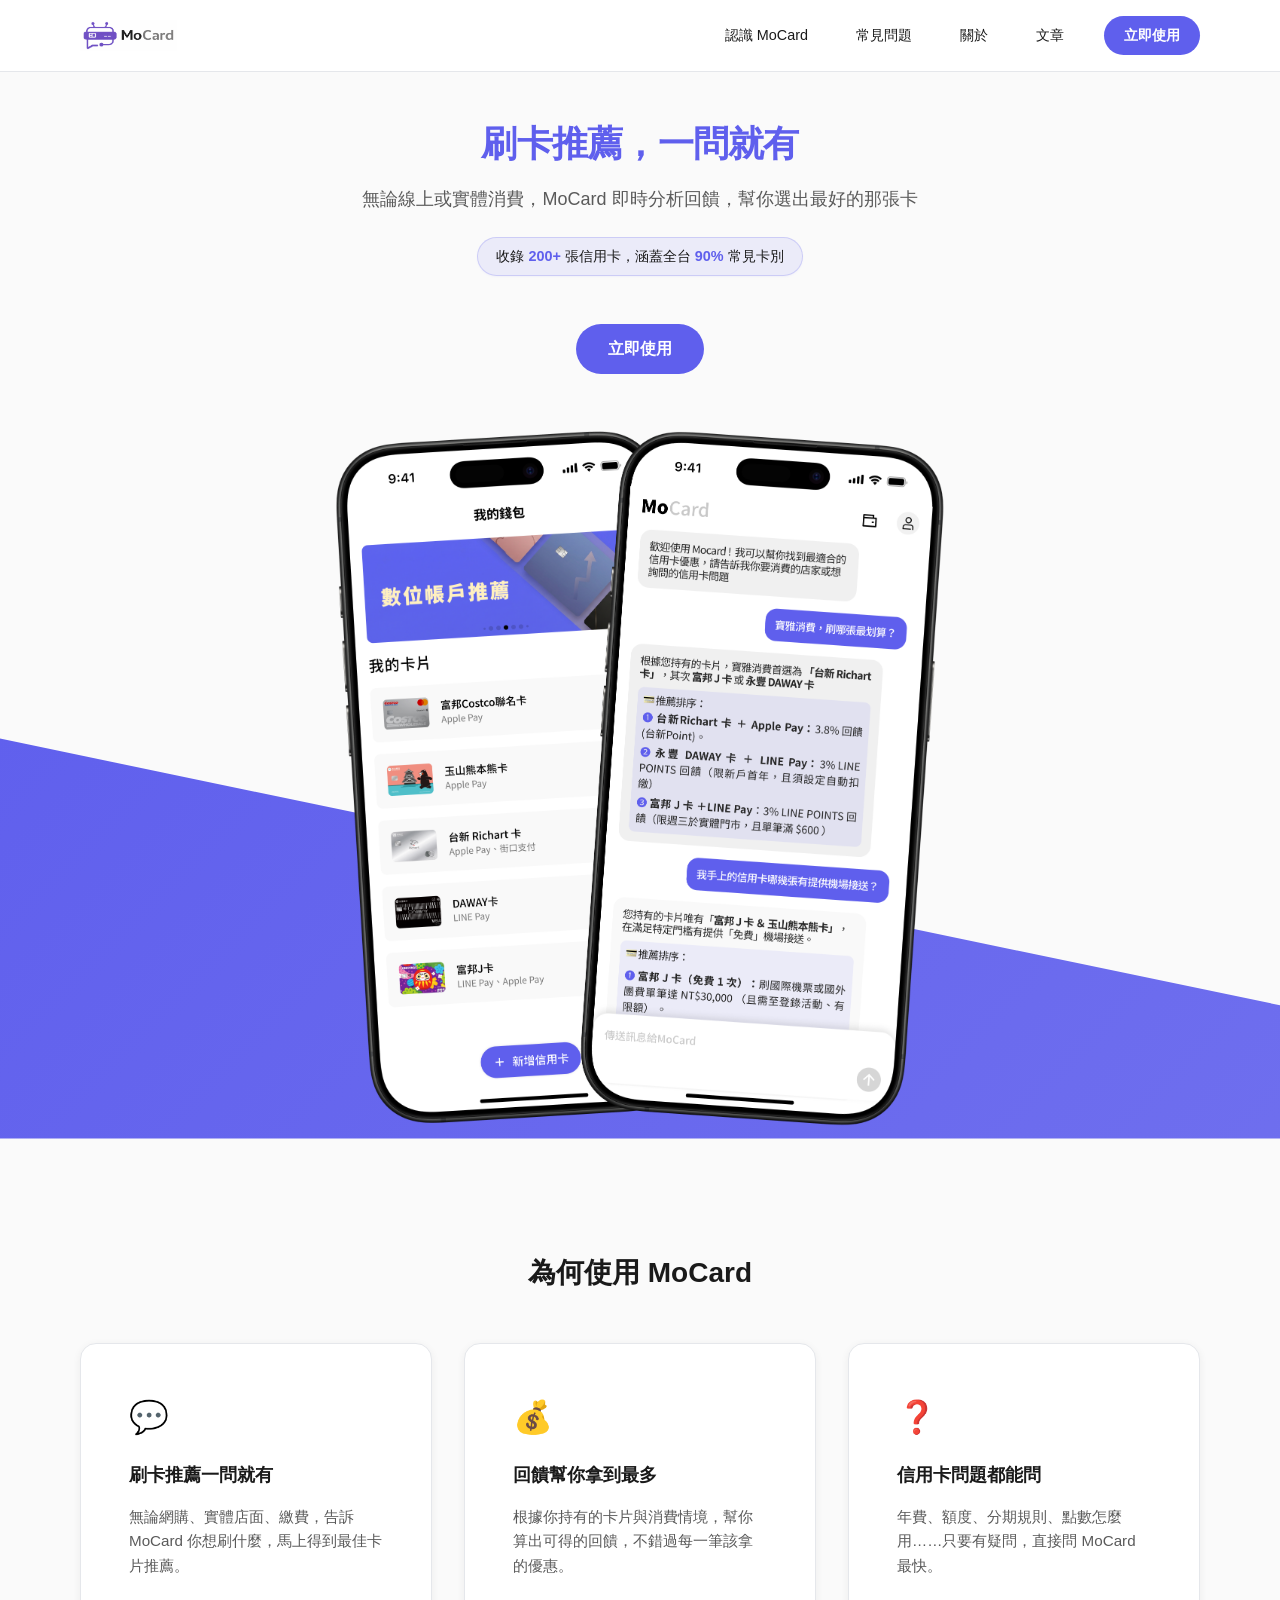
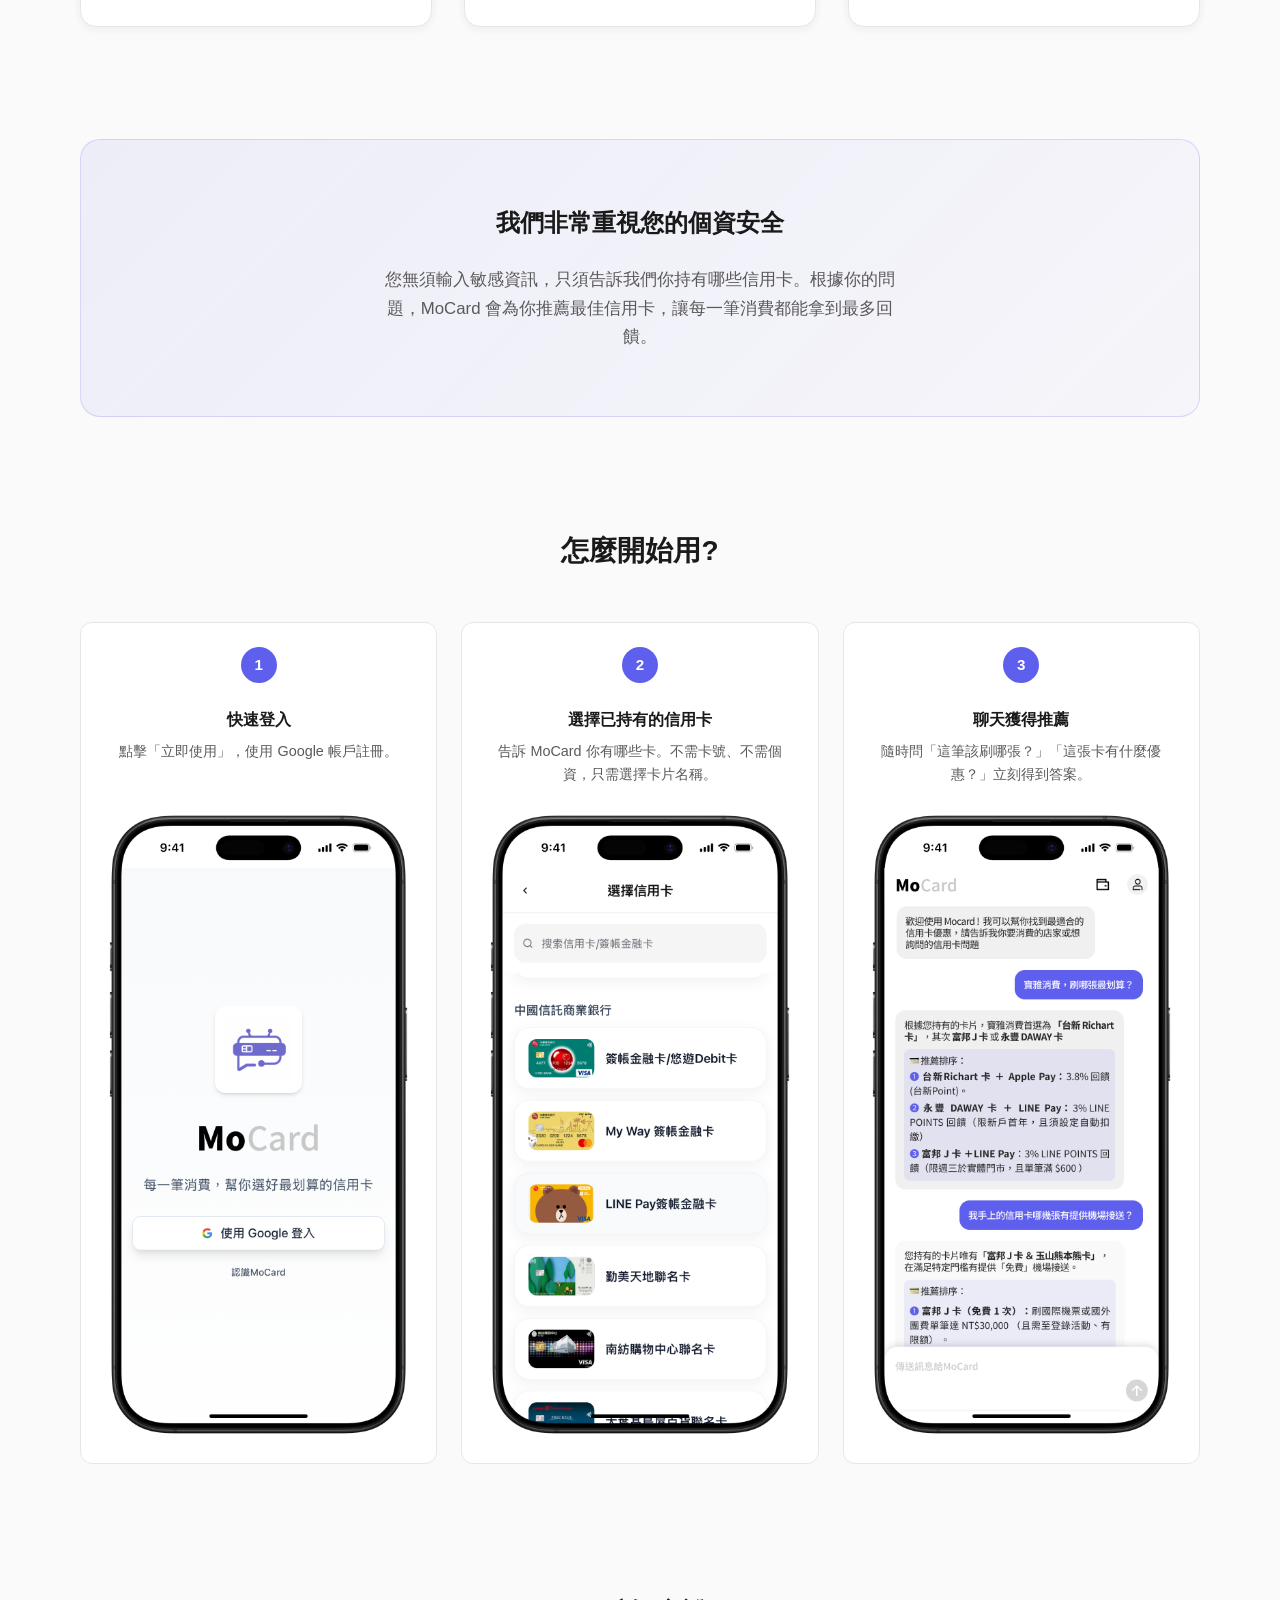
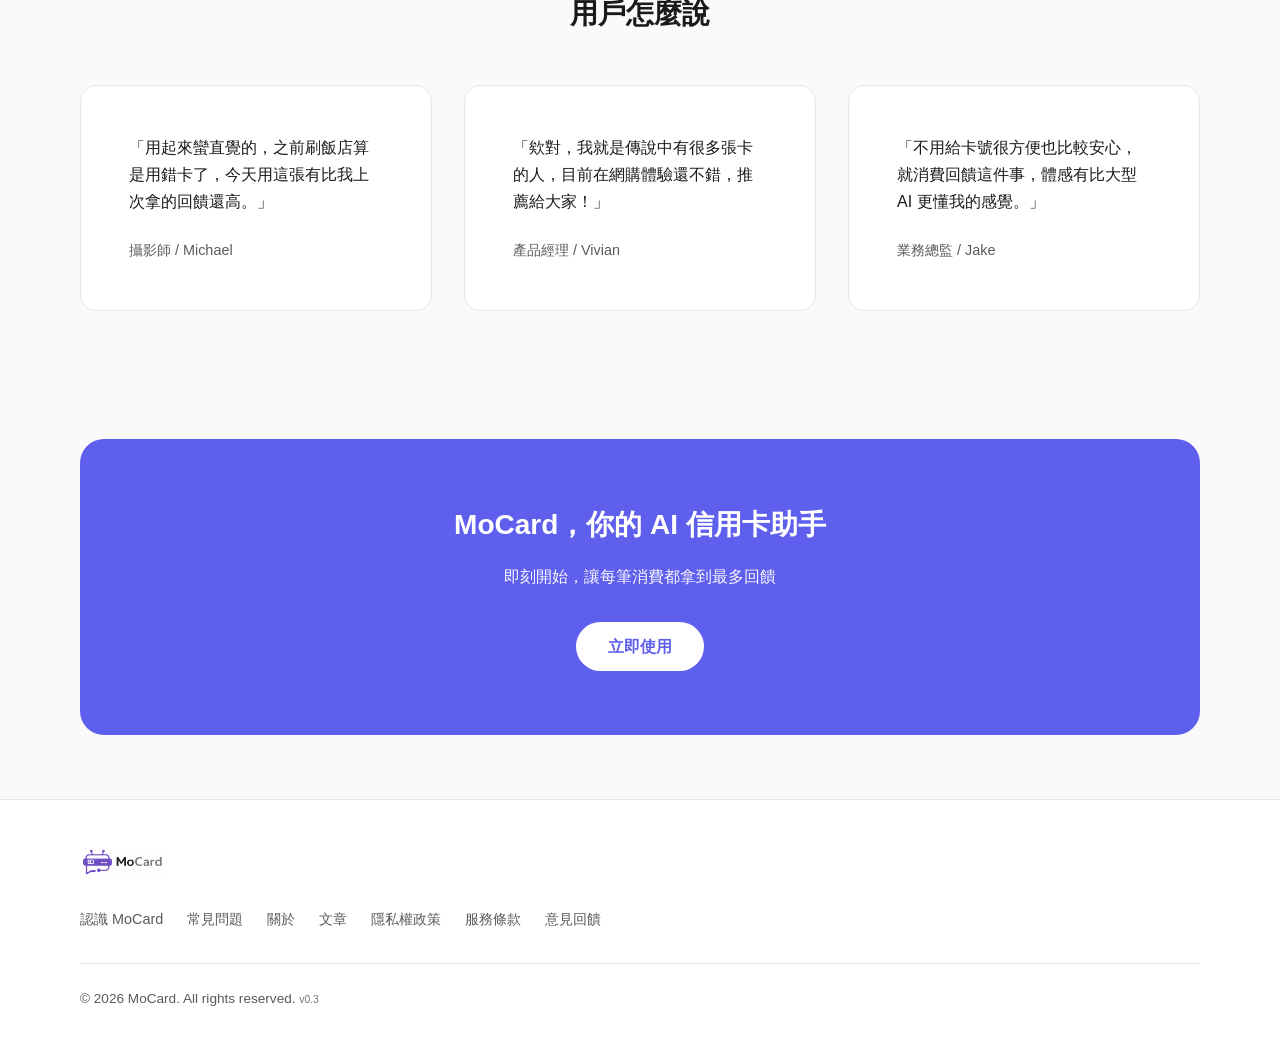
==== commit 83182bc5: "v0.3" ====
--- a/index.html
+++ b/index.html
@@ -16,6 +16,8 @@
   <link rel="stylesheet" href="css/styles.css">
 </head>
 <body>
+  <!-- 內建瀏覽器引導 bottom sheet：由 js/main.js 動態插入，見 MoCardTryAutoShowInAppGuideOnLoad -->
+
   <header class="site-header">
     <div class="header-inner">
       <a href="index.html" class="site-logo"><img src="images/logo.png" alt="MoCard"></a>
@@ -175,11 +177,12 @@
         <a href="feedback.html">意見回饋</a>
       </nav>
       <div class="footer-copy">
-        © 2026 MoCard. All rights reserved. <span class="version">v0.2</span>
+        © 2026 MoCard. All rights reserved. <span class="version">v0.3</span>
       </div>
     </div>
   </footer>
 
   <script src="js/main.js"></script>
+  <script src="js/inapp-browser.js"></script>
 </body>
 </html>
--- a/css/styles.css
+++ b/css/styles.css
@@ -1252,3 +1252,286 @@
   line-height: 1.5;
 }
 
+/* ===== 內建瀏覽器引導（首頁，FB / IG / Threads / LINE 等） ===== */
+.inapp-sheet {
+  position: fixed;
+  inset: 0;
+  z-index: 2500;
+  display: flex;
+  flex-direction: column;
+  justify-content: flex-end;
+  visibility: hidden;
+  opacity: 0;
+  pointer-events: none;
+  transition:
+    opacity 0.28s ease,
+    visibility 0.28s;
+}
+
+.inapp-sheet.is-open {
+  visibility: visible;
+  opacity: 1;
+  pointer-events: auto;
+}
+
+.inapp-sheet-backdrop {
+  position: absolute;
+  inset: 0;
+  background: rgba(0, 0, 0, 0.45);
+  backdrop-filter: blur(6px);
+  -webkit-backdrop-filter: blur(6px);
+}
+
+.inapp-sheet-panel {
+  position: relative;
+  background: #fff;
+  border-radius: 22px 22px 0 0;
+  padding: calc(var(--space-xl) + 4px) var(--space-lg) calc(var(--space-xl) + env(safe-area-inset-bottom));
+  padding-top: calc(var(--space-lg) + 8px);
+  max-height: min(88vh, 560px);
+  overflow-x: hidden;
+  overflow-y: auto;
+  box-shadow: 0 -8px 40px rgba(0, 0, 0, 0.12);
+  transform: translateY(100%);
+  transition: transform 0.32s cubic-bezier(0.32, 0.72, 0, 1);
+}
+
+.inapp-sheet.is-open .inapp-sheet-panel {
+  transform: translateY(0);
+}
+
+.inapp-sheet-close {
+  position: absolute;
+  top: calc(var(--space-sm) + 4px);
+  right: calc(var(--space-sm) + 4px);
+  width: 40px;
+  height: 40px;
+  border: none;
+  background: transparent;
+  font-size: 1.5rem;
+  line-height: 1;
+  color: var(--color-text-muted);
+  cursor: pointer;
+  border-radius: 50%;
+  display: flex;
+  align-items: center;
+  justify-content: center;
+}
+
+.inapp-sheet-close:hover {
+  background: var(--color-border);
+  color: var(--color-text);
+}
+
+.inapp-sheet-brand {
+  display: flex;
+  justify-content: center;
+  margin-bottom: var(--space-md);
+}
+
+.inapp-sheet-brand img {
+  width: 56px;
+  height: 56px;
+  border-radius: 14px;
+  object-fit: contain;
+}
+
+.inapp-sheet-title {
+  margin: 0 0 var(--space-sm);
+  font-size: 1.125rem;
+  font-weight: 700;
+  text-align: center;
+  color: var(--color-text);
+  line-height: 1.35;
+}
+
+.inapp-sheet-intro {
+  margin: 0 0 var(--space-lg);
+  font-size: 0.85rem;
+  color: var(--color-text-muted);
+  text-align: center;
+  line-height: 1.55;
+}
+
+.inapp-sheet-steps {
+  display: flex;
+  flex-direction: column;
+  gap: var(--space-sm);
+  margin-bottom: var(--space-md);
+}
+
+.inapp-sheet-step {
+  display: flex;
+  align-items: center;
+  gap: var(--space-md);
+  padding: var(--space-md) var(--space-md);
+  background: #f4f4f6;
+  border-radius: 14px;
+}
+
+.inapp-sheet-step-num {
+  flex-shrink: 0;
+  width: 28px;
+  height: 28px;
+  border-radius: 50%;
+  background: #1a1a1a;
+  color: #fff;
+  font-size: 0.85rem;
+  font-weight: 700;
+  display: flex;
+  align-items: center;
+  justify-content: center;
+}
+
+.inapp-sheet-step-text {
+  margin: 0;
+  font-size: 0.9rem;
+  color: var(--color-text);
+  line-height: 1.45;
+  text-align: left;
+}
+
+.inapp-sheet-step-text strong {
+  font-weight: 700;
+}
+
+.inapp-sheet-extra {
+  font-size: 0.8rem;
+  color: var(--color-text-muted);
+  text-align: center;
+  line-height: 1.5;
+}
+
+.inapp-sheet-extra strong {
+  color: var(--color-text);
+  font-weight: 600;
+}
+
+/* ===== 手機立即使用：Web App / 加入主畫面引導 bottom sheet ===== */
+.mobile-pwa-sheet {
+  position: fixed;
+  inset: 0;
+  z-index: 2600;
+  display: flex;
+  flex-direction: column;
+  justify-content: flex-end;
+  visibility: hidden;
+  opacity: 0;
+  pointer-events: none;
+  transition:
+    opacity 0.28s ease,
+    visibility 0.28s;
+}
+
+.mobile-pwa-sheet.is-open {
+  visibility: visible;
+  opacity: 1;
+  pointer-events: auto;
+}
+
+.mobile-pwa-sheet-backdrop {
+  position: absolute;
+  inset: 0;
+  background: rgba(0, 0, 0, 0.45);
+  backdrop-filter: blur(6px);
+  -webkit-backdrop-filter: blur(6px);
+}
+
+.mobile-pwa-sheet-panel {
+  position: relative;
+  background: #fff;
+  border-radius: 22px 22px 0 0;
+  padding: calc(var(--space-xl) + 4px) var(--space-lg) calc(var(--space-lg) + env(safe-area-inset-bottom));
+  padding-top: calc(var(--space-lg) + 8px);
+  max-height: min(90vh, 640px);
+  overflow-x: hidden;
+  overflow-y: auto;
+  box-shadow: 0 -8px 40px rgba(0, 0, 0, 0.12);
+  transform: translateY(100%);
+  transition: transform 0.32s cubic-bezier(0.32, 0.72, 0, 1);
+}
+
+.mobile-pwa-sheet.is-open .mobile-pwa-sheet-panel {
+  transform: translateY(0);
+}
+
+.mobile-pwa-sheet-close {
+  position: absolute;
+  top: calc(var(--space-sm) + 4px);
+  right: calc(var(--space-sm) + 4px);
+  width: 40px;
+  height: 40px;
+  border: none;
+  background: transparent;
+  font-size: 1.5rem;
+  line-height: 1;
+  color: var(--color-text-muted);
+  cursor: pointer;
+  border-radius: 50%;
+  display: flex;
+  align-items: center;
+  justify-content: center;
+}
+
+.mobile-pwa-sheet-close:hover {
+  background: var(--color-border);
+  color: var(--color-text);
+}
+
+.mobile-pwa-sheet-title {
+  margin: 0 var(--space-xl) var(--space-sm) var(--space-xl);
+  padding-right: var(--space-md);
+  font-size: 1.125rem;
+  font-weight: 700;
+  text-align: center;
+  color: var(--color-text);
+  line-height: 1.35;
+}
+
+.mobile-pwa-sheet-desc,
+.mobile-pwa-sheet-hint {
+  margin: 0 0 var(--space-sm);
+  font-size: 0.85rem;
+  color: var(--color-text-muted);
+  text-align: center;
+  line-height: 1.55;
+}
+
+.mobile-pwa-sheet-hint {
+  margin-bottom: var(--space-md);
+  font-size: 0.8rem;
+}
+
+.mobile-pwa-sheet-media {
+  width: 100%;
+  border-radius: 12px;
+  overflow: hidden;
+  background: #f4f4f6;
+  margin-bottom: var(--space-md);
+}
+
+.mobile-pwa-sheet-media img {
+  display: block;
+  width: 100%;
+  height: auto;
+}
+
+.mobile-pwa-sheet-confirm {
+  width: 100%;
+  display: block;
+  padding: 0.85rem var(--space-lg);
+  margin: 0;
+  font-size: 1rem;
+  font-weight: 600;
+  border: none;
+  border-radius: 9999px;
+  cursor: pointer;
+  background: var(--color-accent);
+  color: #fff !important;
+  transition: background 0.2s;
+}
+
+.mobile-pwa-sheet-confirm:hover {
+  background: var(--color-accent-hover);
+}
+
